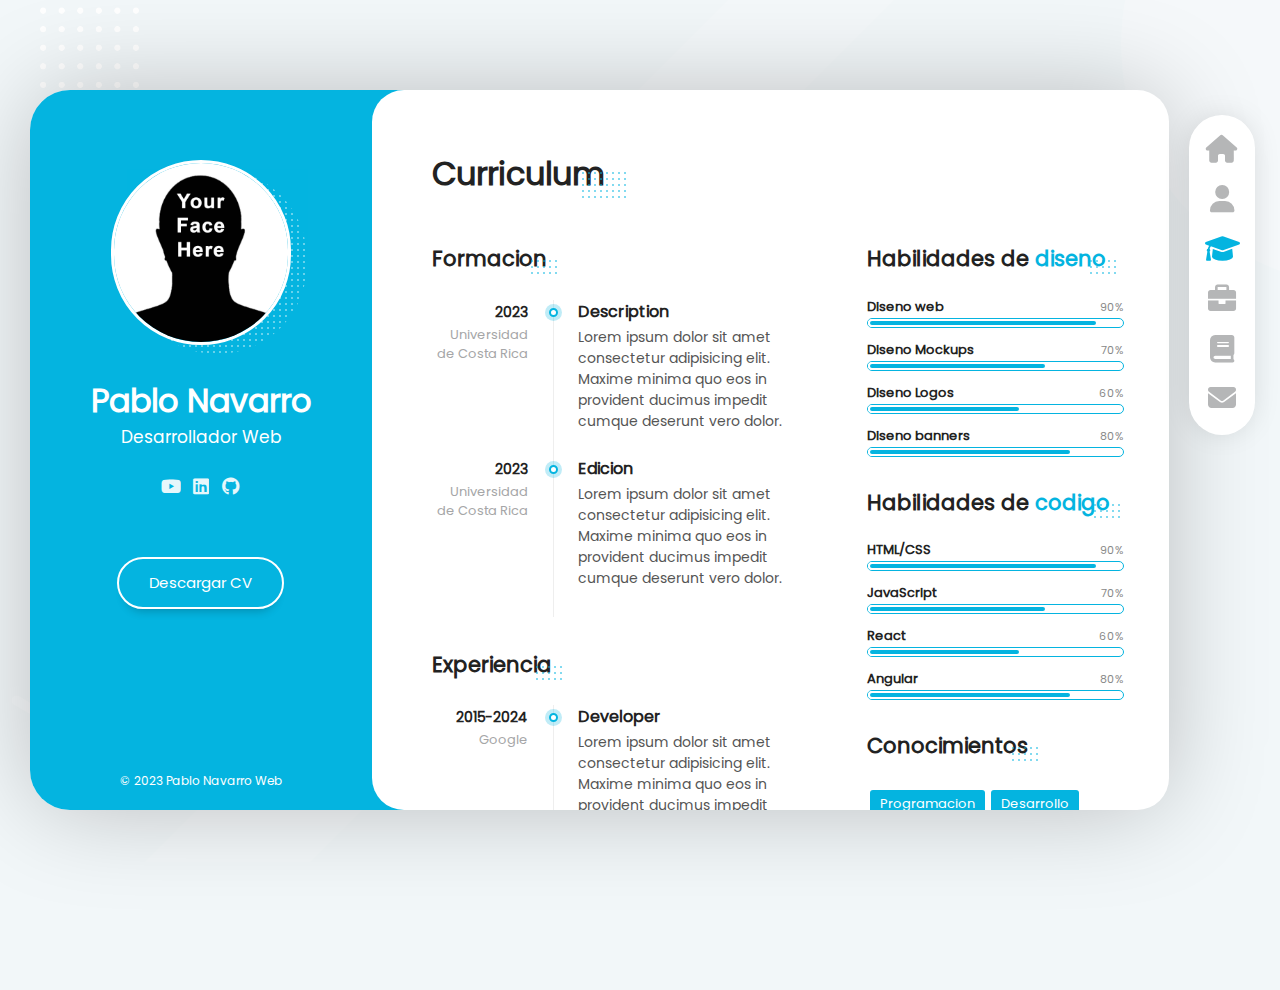
==== curriculum.html @ 046e8d44 "upload" ====
<!DOCTYPE html>
<html lang="es">

<head>
    <meta charset="UTF-8">
    <meta name="viewport" content="width=device-width, initial-scale=1.0, maximum-scale=1">
    <link rel="stylesheet" href="assets/fonts/fontawesome-free-6.1.2-web/css/all.min.css">
    <link rel="stylesheet" href="assets/fonts/poppins/poppins.css">
    <link rel="stylesheet" href="assets/css/reset.css">
    <link rel="stylesheet" href="assets/css/scroll.css">
    <link rel="stylesheet" href="assets/css/styles.css">
    <link rel="stylesheet" href="assets/css/responsive.css">
    <script src="assets/js/menu.js" defer></script>


    <title>Portafolio - Pablo Navarro</title>
</head>

<body>
    <div class="layout">
        <aside class="layout__aside">
            <section class="aside__user-info">

                <div class="user-info__general">
                    <div class="user-info__container-image">
                        <img src="assets/img/YourFace.jpg" class="user-info__image" alt="Foto de perfil de usuario">
                    </div>
                    <h2 class="user-info__name">Pablo Navarro</h2>
                    <h4 class="user-info__job">Desarrollador Web</h4>

                </div>

                <nav class="layout__menu">
                    <ul class="menu__list">
                        <li class="menu__option">
                            <a href="index.html" class="menu__link">
                                <i class="menu__icon fa-solid fa-house"></i>
                                <span class="menu__overlay">Home</span>
                            </a>
                        </li>
                        <li class="menu__option">
                            <a href="sobre-mi.html" class="menu__link ">
                                <i class="menu__icon fa-solid fa-user"></i>
                                <span class="menu__overlay">Sobre mi</span>
                            </a>
                        </li>
                        <li class="menu__option">
                            <a href="curriculum.html" class="menu__link menu__link--active">
                                <i class="menu__icon fa-solid fa-graduation-cap"></i>
                                <span class="menu__overlay">Curriculum</span>
                            </a>
                        </li>
                        <li class="menu__option">
                            <a href="portafolio.html" class="menu__link">
                                <i class="menu__icon fa-solid fa-briefcase"></i>
                                <span class="menu__overlay">Portafolio</span>
                            </a>
                        </li>
                        <li class="menu__option">
                            <a href="blog.html" class="menu__link">
                                <i class="menu__icon fa-solid fa-book"></i>
                                <span class="menu__overlay">Blog</span>
                            </a>
                        </li>
                        <li class="menu__option">
                            <a href="contacto.html" class="menu__link">
                                <i class="menu__icon fa-solid fa-envelope"></i>
                                <span class="menu__overlay">Contacto</span>
                            </a>
                        </li>
                    </ul>

                </nav>

                <div class="user-info__links">
                    <ul class="links__social">
                        <li class="social__option">
                            <a href="#" class="social__link">
                                <i class="social__icono fa-brands fa-youtube"></i>
                            </a>
                        </li>
                        <li class="social__option">
                            <a href="#" class="social__link">
                                <i class="social__icono fa-brands fa-linkedin"></i>
                            </a>
                        </li>
                        <li class="social__option">
                            <a href="#" class="social__link">
                                <i class="social__icono fa-brands fa-github"></i>
                            </a>
                        </li>
                    </ul>
                </div>
                <div class="user-info__buttons">
                    <a href="#" class="user-info__btn">Descargar CV</a>
                </div>
                <footer class="user-info__footer">
                    &copy; 2023 Pablo Navarro Web
                </footer>

            </section>
        </aside>
        <div class="layout__menu-toggle">
            <i class="menu-toggle__icon fa-solid fa-bars"></i>
            <i class="menu-toggle__icon fa-solid fa-xmark"></i>
        </div>
        <main class="layout__content">
            <section class="content__page content__resume">
                <header class="resume__header">
                    <h1 class="resume__title">Curriculum </h1>
                </header>
                <div class="resume__container">
                    <section class="resume__left">
                        <header class="resume__subheader">
                            <h2 class="resume__subtitle">Formacion</h2>
                        </header>

                        <div class="resume__timelines">
                            <article class="timelines__timeline">
                                <header class="timeline__header">
                                    <h4 class="timeline__year">2023</h4>
                                    <span class="timeline__company">Universidad de Costa Rica</span>
                                </header>
                                <div class="timeline__divider"></div>

                                <div class="timeline__description">
                                    <h3 class="timeline__title">Description</h3>
                                    <p class="timeline__text">Lorem ipsum dolor sit amet consectetur
                                        adipisicing elit. Maxime minima quo eos in provident ducimus impedit cumque
                                        deserunt vero dolor.</p>
                                </div>
                            </article>
                            <article class="timelines__timeline">
                                <header class="timeline__header">
                                    <h4 class="timeline__year">2023</h4>
                                    <span class="timeline__company">Universidad de Costa Rica</span>
                                </header>
                                <div class="timeline__divider"></div>

                                <div class="timeline__description">
                                    <h3 class="timeline__title">Edicion</h3>
                                    <p class="timeline__text">Lorem ipsum dolor sit amet consectetur
                                        adipisicing elit. Maxime minima quo eos in provident ducimus impedit cumque
                                        deserunt vero dolor.</p>
                                </div>
                            </article>
                        </div>

                        <header class="resume__subheader">
                            <h2 class="resume__subtitle">Experiencia</h2>
                        </header>
                        <div class="resume__timelines">
                            <article class="timelines__timeline">
                                <header class="timeline__header">
                                    <h4 class="timeline__year">2015-2024</h4>
                                    <span class="timeline__company">Google</span>
                                </header>
                                <div class="timeline__divider"></div>

                                <div class="timeline__description">
                                    <h3 class="timeline__title">Developer</h3>
                                    <p class="timeline__text">Lorem ipsum dolor sit amet consectetur
                                        adipisicing elit. Maxime minima quo eos in provident ducimus impedit cumque
                                        deserunt vero dolor.</p>
                                </div>
                            </article>
                            <article class="timelines__timeline">
                                <header class="timeline__header">
                                    <h4 class="timeline__year">2016-2020</h4>
                                    <span class="timeline__company">Youtube</span>
                                </header>
                                <div class="timeline__divider"></div>

                                <div class="timeline__description">
                                    <h3 class="timeline__title">Edicion</h3>
                                    <p class="timeline__text">Lorem ipsum dolor sit amet consectetur
                                        adipisicing elit. Maxime minima quo eos in provident ducimus impedit cumque
                                        deserunt vero dolor.</p>
                                </div>
                            </article>
                            <article class="timelines__timeline">
                                <header class="timeline__header">
                                    <h4 class="timeline__year">2011-2020</h4>
                                    <span class="timeline__company">Facebook</span>
                                </header>
                                <div class="timeline__divider"></div>

                                <div class="timeline__description">
                                    <h3 class="timeline__title">Maquetacion</h3>
                                    <p class="timeline__text">Lorem ipsum dolor sit amet consectetur
                                        adipisicing elit. Maxime minima quo eos in provident ducimus impedit cumque
                                        deserunt vero dolor.</p>
                                </div>
                            </article>
                        </div>
                    </section>
                    <section class="resume__right">
                        <header class="resume__subheader">
                            <h2 class="resume__subtitle">Habilidades de <span class="subtitle__color">diseno</span></h2>
                        </header>
                        <div class="resume__skills">
                            <article class="skills__title">
                                <h4 class="skills__text">Diseno web</h4>
                                <span class="skills__number">90%</span>
                            </article>
                            <div class="skills__progressbar">
                                <div class="skills__percentage skills__percentage--p1"></div>
                            </div>

                            <article class="skills__title">
                                <h4 class="skills__text">Diseno Mockups</h4>
                                <span class="skills__number">70%</span>
                            </article>
                            <div class="skills__progressbar">
                                <div class="skills__percentage skills__percentage--p2"></div>
                            </div>
                            <article class="skills__title">
                                <h4 class="skills__text">Diseno Logos</h4>
                                <span class="skills__number">60%</span>
                            </article>
                            <div class="skills__progressbar">
                                <div class="skills__percentage skills__percentage--p3"></div>
                            </div>
                            <article class="skills__title">
                                <h4 class="skills__text">Diseno banners</h4>
                                <span class="skills__number">80%</span>
                            </article>
                            <div class="skills__progressbar">
                                <div class="skills__percentage skills__percentage--p4"></div>
                            </div>
                        </div>

                        <header class="resume__subheader">
                            <h2 class="resume__subtitle">Habilidades de <span class="subtitle__color">codigo</span></h2>
                        </header>

                        <div class="resume__skills">
                            <article class="skills__title">
                                <h4 class="skills__text">HTML/CSS</h4>
                                <span class="skills__number">90%</span>
                            </article>
                            <div class="skills__progressbar">
                                <div class="skills__percentage skills__percentage--p5"></div>
                            </div>

                            <article class="skills__title">
                                <h4 class="skills__text">JavaScript</h4>
                                <span class="skills__number">70%</span>
                            </article>
                            <div class="skills__progressbar">
                                <div class="skills__percentage skills__percentage--p6"></div>
                            </div>
                            <article class="skills__title">
                                <h4 class="skills__text">React</h4>
                                <span class="skills__number">60%</span>
                            </article>
                            <div class="skills__progressbar">
                                <div class="skills__percentage skills__percentage--p7"></div>
                            </div>
                            <article class="skills__title">
                                <h4 class="skills__text">Angular</h4>
                                <span class="skills__number">80%</span>
                            </article>
                            <div class="skills__progressbar">
                                <div class="skills__percentage skills__percentage--p8"></div>
                            </div>
                        </div>

                        <header class="resume__subheader">
                            <h2 class="resume__subtitle">Conocimientos</h2>
                        </header>
                        <div class="resume__knowledges">
                            <ul class="knowledges__list">

                                <li class="knowledges__option">Programacion</li>
                                <li class="knowledges__option">Desarrollo</li>
                                <li class="knowledges__option">Diseno</li>
                                <li class="knowledges__option">Redes Sociales</li>
                                <li class="knowledges__option">Comunicacion</li>
                                <li class="knowledges__option">Edicion</li>
                                <li class="knowledges__option">Formacion</li>
                            </ul>
                        </div>





                    </section>
                </div>

                <div class="resume__certificates">
                    <header class="resume__subheader">
                        <h2 class="resume__subtitle">Certificados </h2>
                    </header>
                    <section class="certificates__container">

                        <article class="certificates__certificate">
                            <div class="certificate__logo">
                                <img src="assets/img/certificado-1.png" class="certificate__image"
                                    alt="Imagen certificado">
                            </div>
                            <div class="certificate__content">
                                <h3 class="certificate__title">Titulo certificado</h3>
                                <span class="certificate__id">ID: X0X1X</span>
                                <span class="certificate__date">14 febrero 2022</span>
                            </div>
                        </article>

                        <article class="certificates__certificate">
                            <div class="certificate__logo">
                                <img src="assets/img/certificado-1.png" class="certificate__image"
                                    alt="Imagen certificado">
                            </div>
                            <div class="certificate__content">
                                <h3 class="certificate__title">Otro certificado</h3>
                                <span class="certificate__id">ID: X4X5X</span>
                                <span class="certificate__date">23 marzo 2023</span>
                            </div>
                        </article>

                    </section>

                </div>

            </section>
        </main>

    </div>
</body>

</html>
---- assets/fonts/poppins/poppins.css ----
@font-face {
    font-family: "Poppins";
    src: url("./Poppins-Regular.ttf") format("truetype");
    font-weight: 400;
    font-style: normal;
}
---- assets/css/scroll.css ----
:root {
  --color-scrollbar: #d3d3d3;
  --color-background-scrollbar: #eee;
}
/*Chrome*/
.content__page::-webkit-scrollbar {
  width: 25px;
  background: transparent;
}
.content__page::-webkit-scrollbar-thumb {
  border: 10px solid transparent;
  box-shadow: none;
  border-radius: 40px;
}
.content__page:hover::-webkit-scrollbar-thumb {
  box-shadow: inset 0 0 0 10px var(--color-scrollbar);
}
.content__page:hover::-webkit-scrollbar-thumb:hover {
  border: 8px solid transparent;
  box-shadow: inset 0 0 0 10px var(--color-secondary);
}
.content__page::-webkit-scrollbar-track {
  background-color: transparent;
  margin: 40px 0;
}
/*Chrome lateral*/

.layout__aside::-webkit-scrollbar {
  width: 25px;
  background: var(--color-secondary);
}
.layout__aside::-webkit-scrollbar-thumb {
  border: 10px solid transparent;
  box-shadow: none;
  border-radius: 40px;
}
.layout__aside:hover::-webkit-scrollbar-thumb {
  box-shadow: inset 0 0 0 10px var(--color-principal);
}
.layout__aside:hover::-webkit-scrollbar-thumb:hover {
  border: 8px solid transparent;
  box-shadow: inset 0 0 0 10px var(--color-principal);
}
.layout__aside::-webkit-scrollbar-track {
  background-color: transparent;
  margin: 40px 0;
}

/*Firefox o Moz*/
.content__page {
  scrollbar-width: thin;
  scrollbar-color: var(--color-scrollbar) transparent;
}
.layout__aside {
  scrollbar-width: thin;
  scrollbar-color: var(--color-scrollbar) var(--color-secondary);
}
---- assets/css/styles.css ----
/*Variables*/
:root {
  --color-principal: #ffffff;
  --color-secondary: #04b4e0;
  --color-background: #f2f7f9;
  --color-transparent: transparent;
  --color-icon: #b5b6b7;
  --color-subtitle: #888;
  --color-title: #222222;
  --color-text: #555;
  --color-border-reviews: #e5e6e7;
  --color-company: #a5a6a7;
  --color-background-certificate: #f5f5f5;
  --color-background-contact: #fcfcfc;
}

/*Generales*/
html {
  font-size: 62.5%; /*=10px*/
}

body {
  width: 100%;
  height: 100%;
  font-family: "Poppins", Helvetica, sans-serif;
  font-size: 1.5rem;
  background-color: var(--color-background);
  color: var(--color-text);
  overflow: hidden;
}
h1,
h2,
h3,
h4,
h5,
h6 {
  color: var(--color-title);
}
body {
  background-image: url(../img/fondo.png);
  background-size: cover;
  background-repeat: no-repeat;
  background-position: -20px -128px;
}

/*Estructura principal*/

.layout {
  position: relative;
  min-width: 1290px;
  width: 75%;
  height: 80vh;
  min-height: 80vh;
  margin: 10vh auto; /*10 arriba y abajo, 20+80 = 100*/
  display: grid;
  grid-template-areas: "aside content";
  grid-template-columns: 30% 70%;
  border-radius: 4rem;
  box-shadow: 0 0 100px -5px rgb(0, 0, 0, 0.25);
}
.layout__aside {
  grid-area: aside;
  border-radius: 4rem 0 0 4rem;
  overflow: auto;
  overflow-x: hidden;
}
.aside__user-info {
  display: flex;
  flex-direction: column;
  align-items: center;
  text-align: center;
  min-height: 100%;
  min-width: 30rem;
  background-color: var(--color-secondary);
  color: var(--color-principal);
}
.user-info__container-image {
  position: relative;
  display: inline-block;
  width: 18rem;
  margin-top: 7rem;
  z-index: 1;
}

.user-info__image {
  width: 100%;
  background-color: var(--color-principal);
  border: 3px solid var(--color-principal);
  border-radius: 20rem;
}

.user-info__container-image::after {
  content: "";
  position: absolute;
  top: 5%;
  left: 9%;
  z-index: -1;
  width: 100%;
  height: 100%;
  background-image: -webkit-repeating-radial-gradient(
    center center,
    #ffff,
    #ffff 1px,
    transparent 0px,
    transparent 100%
  );
  background-size: 0.6rem 0.6rem;
  opacity: 0.4;
  border-radius: 30rem;
}

.user-info__name {
  margin-top: 2.6rem;
  font-size: 3.2rem;
  font-weight: bold;
  color: var(--color-principal);
}
.user-info__job {
  font-size: 1.7rem;
  font-weight: 200;
  color: var(--color-principal);
}

.user-info__links {
  margin-bottom: 3.6rem;
}
.links__social {
  margin-top: 2rem;
  text-align: center;
  display: flex;
  flex-direction: row;
}
.social__option {
  height: 3rem;
  width: 3rem;
  font-size: 1.8rem;
  line-height: 3.2rem;
  opacity: 0.9;
  border-radius: 3rem;
  transition: all 300ms ease-in-out;
}
.social__option:hover {
  opacity: 1;
  background-color: rgba(255, 255, 255, 0.2);
}

.user-info__buttons {
  margin-top: 2rem;
  margin-bottom: 4rem;
}
.user-info__btn {
  padding: 3rem;
  padding-top: 1.3rem;
  padding-bottom: 1.3rem;
  border: 2px solid var(--color-principal);
  border-radius: 3.2rem;
  color: var(--color-principal);
  box-shadow: 0 10px 10px -8px rgba(0, 0, 0, 0.22);
  transition: all 300ms ease-in-out;
}
.user-info__btn:hover {
  background-color: var(--color-principal);
  color: var(--color-secondary);
}
.user-info__footer {
  position: absolute;
  bottom: 2rem;
  font-size: 1.2rem;
}

.layout__content {
  grid-area: content;
  height: 100%;
  min-height: 100%;
  background-color: var(--color-secondary);
  border-radius: 0 10rem 10rem 0;
}
.content__page {
  min-height: 100%;
  background-color: var(--color-principal);
  border-radius: 3.2rem;
  display: flex;
  flex-direction: column;
  align-items: center;
  justify-content: center;
}
.page__name {
  font-size: 6rem;
  margin-bottom: 1rem;
}
.page__job {
  font-size: 2.1rem;
  font-weight: lighter;
  color: var(--color-subtitle);
}
.layout__menu {
  display: block;
  position: absolute;
  top: 0;
  right: -10.5rem;
  min-width: 11rem;
  background-color: var(--color-transparent);
}
.menu__list {
  position: relative;
  display: flex;
  flex-direction: column;
  justify-content: space-between;
  align-items: center;
  width: 60%;
  min-height: 32rem;
  padding: 2rem 0;
  margin: 2.5rem;
  background-color: var(--color-principal);
  box-shadow: 0 0 3rem -0.5rem rgba(0, 0, 0, 0.15);
  border-radius: 6rem;
}
.menu__option {
  display: block;
  width: 100%;
  text-align: center;
}
.menu__icon {
  color: var(--color-icon);
  font-size: 2.8rem;
  transition: all 300ms ease-in-out;
}
.menu__option:hover .menu__icon,
.menu__link--active .menu__icon {
  color: var(--color-secondary);
}

.menu__overlay {
  position: absolute;
  right: 0;
  margin-top: -3rem;
  display: block;
  opacity: 0;
  padding: 0.5rem 1rem;
  color: var(--color-principal);
  background-color: var(--color-secondary);
  white-space: nowrap;
  transition: all 300ms ease-in-out;
}
.menu__option:hover .menu__overlay {
  opacity: 1;
  right: 100%;
}
/*Generales sobre mi y otras paginas*/
.content__about,
.content__resume,
.content__portfolio,
.content__blog,
.content__contact {
  display: block;
  height: 100%;
  min-height: 100%;
  padding: 6rem;
  padding-right: 3rem;
  overflow: auto;
}
.about__header,
.resume__header,
.portfolio__header,
.blog__header,
.contact__header {
  display: inline-block;
  margin-bottom: 4.5rem;
}
.about__title,
.resume__title,
.portfolio__title,
.blog__title,
.contact__title {
  font-size: 3.2rem;
  position: relative;
}
.about__title::after,
.resume__title::after,
.portfolio__title::after,
.blog__title::after,
.contact__title::after {
  content: "";
  position: absolute;
  top: 2rem;
  right: -2.5rem;
  width: 5rem;
  height: 3rem;
  background-image: -webkit-radial-gradient(
    center center,
    var(--color-secondary),
    var(--color-secondary) 1px,
    transparent 0px,
    transparent 100%
  );
  background-size: 6px 6px;
  opacity: 50%;
}

.title__color,
.subtitle__color {
  color: var(--color-secondary);
}
/*Info personal*/
.about__personal-info {
  display: flex;
  flex-direction: row;
  width: 100%;
  margin-bottom: 5rem;
}
.personal-info__bio {
  flex-basis: 56%;
}
.personal-info__description {
  font-size: 1.5rem;
  line-height: 2.4rem;
}

.personal-info__data {
  flex-basis: 44%;
  padding: 0 1.5rem;
}
.personal-info__option {
  margin-bottom: 1rem;
}
.personal-info__title {
  margin-right: 0.5rem;
  color: var(--color-secondary);
  font-weight: 600;
}

/*Estilos compartidos de about*/
.about__services,
.about__reviews,
.about__clients,
.about__prices,
.about__extra {
  width: 100%;
  margin-bottom: 3rem;
}

.services__header,
.reviews__header,
.clients__header,
.prices__header,
.extra__header,
.resume__subheader,
.form-header__title {
  display: inline-block;
  padding-right: 1.2rem;
  margin-bottom: 2.5rem;
  position: relative;
}
.services__title,
.reviews__title,
.clients__title,
.prices__title,
.extra__title,
.resume__subtitle,
.form-header__title {
  font-size: 2.1rem;
}

.services__title::after,
.reviews__title::after,
.clients__title::after,
.prices__title::after,
.extra__title::after,
.resume__subtitle::after,
.form-header__title::after {
  content: "";
  position: absolute;
  top: 1.5rem;
  right: 0;
  width: 3rem;
  height: 2rem;
  background-image: -webkit-radial-gradient(
    center center,
    var(--color-secondary),
    var(--color-secondary) 1px,
    transparent 0px,
    transparent 100%
  );
  background-size: 6px 6px;
  opacity: 0.5;
}
.services__container {
  width: 100%;
  display: flex;
  flex-direction: row;
  flex-wrap: wrap;
}
.services__service {
  flex-basis: calc(50% - 3rem);
  margin-right: 3rem;
  margin-bottom: 2.5rem;
}

.service__real-icon {
  color: var(--color-secondary);
  font-size: 3.8rem;
}
.service__title {
  font-size: 1.8rem;
  margin: 0.5rem 0;
}
.service__description {
  font-size: 1.4rem;
  text-align: justify;
}
/*Reviews*/
.reviews__container {
  width: 100%;
  display: flex;
  flex-direction: row;
  flex-wrap: wrap;
}
.reviews__review {
  flex-basis: calc(50% - 2.5rem);
  border: 2px solid var(--color-border-reviews);
  border-radius: 2rem;
  padding-top: 0;
  padding-right: 2.5rem;
  padding-left: 2.5rem;
  padding-bottom: 1.5rem;
  margin-right: 2.5rem;
  margin-top: 4.5rem;
  margin-bottom: 1rem;
}
.review__img-container {
  width: 100%;
}
.review__image {
  max-width: 9rem;
  max-height: 9rem;
  border-radius: 9rem;
  margin: 0 auto;
  margin-top: -4.5rem;
  margin-bottom: 2rem;
  box-shadow: 0px 10px 10px -8px rgba(0, 0, 0, 0.22);
}
.review__description {
  margin-bottom: 1rem;
}
.review__text {
  font-size: 1.5rem;
  line-height: 2.4rem;
}
.review__author {
  display: flex;
  flex-direction: row;
  margin-top: 2rem;
  justify-content: space-between;
}
.review__name {
  margin-bottom: 0.5rem;
  font-size: 1.5rem;
}
.review__company {
  color: var(--color-company);
  font-weight: 300;
  font-size: 1.3rem;
}
.review__icon {
  font-size: 4rem;
  opacity: 0.5;
  color: var(--color-secondary);
}

/*Clientes*/
.about__clients {
  width: 100%;
  margin-bottom: 2rem;
}
.clients__header {
  margin-bottom: 3rem;
}
.clients__container {
  display: flex;
  flex-direction: row;
  justify-content: space-between;
}
.clients__link {
  display: block;
  width: 100%;
  opacity: 0.7;
  transform: all 300ms linear;
}
.clients__link:hover {
  opacity: 1;
}

.clients__image {
  width: 14.5rem;
  padding: 1.5rem;
  margin-bottom: 1.5rem;
}
/*Precios*/

.prices__container {
  margin-bottom: 5rem;
  display: flex;
  flex-direction: row;
}
.prices__box {
  flex-basis: 50%;
  height: 100%;
  margin-right: 3rem;
  padding: 3rem;
  border: 2px solid var(--color-border-reviews);
  text-align: center;
  border-radius: 1.5rem;
  transition: all 300ms ease-in-out;
}
.prices__box:last-of-type {
  margin-right: 0rem;
}

.prices__box:hover,
.extra__info:hover {
  box-shadow: 0 18px 24px -5px rgba(0, 0, 0, 0.15);
  transform: translateY(-1rem);
}
.prices__subtitle {
  margin-bottom: 3rem;
}
.prices__text {
  position: relative;
  display: inline-block;
}
.prices__box:hover .prices__text::after {
  content: "";
  position: absolute;
  left: 0;
  right: 0;
  bottom: -0.3rem;
  height: 0.2rem;
  background-color: var(--color-secondary);
}
.prices__price {
  padding-bottom: 1rem;
}
.prices__number {
  display: block;
  font-size: 4.2rem;
  line-height: 1;
  color: var(--color-title);
}
.prices__advice {
  display: block;
  color: var(--color-subtitle);
}
.prices__buy {
  padding-top: 2.5rem;
  padding-bottom: 3rem;
}
.prices__btn {
  display: inline-block;
  padding: 1.2rem 3.1rem;
  border: 2px solid var(--color-border-reviews);
  box-shadow: 0 10px 10px -8px var(--color-border-reviews);
  border-radius: 3rem;
}
.prices__btn:hover {
  border: 2px solid var(--color-secondary);
  background-color: var(--color-secondary);
  color: var(--color-principal);
}
.prices__reward {
  font-size: 1.4rem;
  padding: 0.6rem 0;
}
/*extra*/
.extra__container {
  width: 100%;
  margin-bottom: 1.5rem;
  display: flex;
  flex-direction: row;
  justify-content: space-between;
  flex-wrap: wrap;
}
.extra__info {
  flex-basis: 30%;
  padding: 2.5rem 1rem;
  border: 2px solid var(--color-border-reviews);
  border-radius: 1rem;
  text-align: center;
  transition: all 300ms ease-in-out;
}
.extra__info:hover {
  transform: translateY(-0.5rem);
}
.extra__icon {
  font-size: 3.3rem;
  color: var(--color-secondary);
  margin-bottom: 1rem;
}
.extra__subtitle {
  font-size: 1.5rem;
  margin: 1.5rem;
}
.extra__quantity {
  display: block;
  margin: 1.5rem 1rem;
  margin-bottom: 0;
  font-size: 3rem;
  line-height: 5rem;
  color: var(--color-subtitle);
}
/*Curriculum*/
.resume__container {
  display: flex;
  flex-direction: row;
}
.resume__left {
  flex-basis: 58%;
  margin-right: 1.5rem;
}
.resume__timelines {
  margin-bottom: 5rem;
}
.timelines__timeline {
  position: relative;
  width: 100%;
  margin-bottom: 1.5rem;
  display: flex;
  flex-direction: row;
}
.timeline__header {
  flex-basis: 30%;
  text-align: right;
  padding-right: 2.5rem;
}
.timeline__year {
  margin: 0.3rem 0;
  line-height: 1.9rem;
  font-size: 1.4rem;
}
.timeline__company {
  display: block;
  font-size: 1.3rem;
  font-weight: lighter;
  color: var(--color-company);
}
.timeline__description {
  width: 70%;
  padding-left: 2.5rem;
  padding-right: 1.5rem;
}
.timeline__title {
  font-size: 1.6rem;
  margin-bottom: 0.3rem;
}
.timeline__text {
  font-size: 1.4rem;
  margin-bottom: 1rem;
}
.timeline__divider {
  position: absolute;
  left: 30%;
  top: 0;
  bottom: -1.8rem;
  width: 1px;
  height: auto;
  background-color: var(--color-background-scrollbar);
}
.timeline__divider::before {
  content: "";
  position: absolute;
  margin-top: 0.4rem;
  margin-left: -0.8rem;
  opacity: 0.25;
  width: 1.7rem;
  height: 1.7rem;
  background-color: var(--color-secondary);
  border-radius: 10rem;
}
.timeline__divider::after {
  content: "";
  position: absolute;
  margin-top: 0.8rem;
  margin-left: -0.4rem;
  opacity: 1;
  width: 0.9rem;
  height: 0.9rem;
  background-color: var(--color-principal);
  border: 2px solid var(--color-secondary);
  border-radius: 10rem;
}

.resume__right {
  flex-basis: 41%;
  padding: 0 1.5rem;
}
.resume__skills {
  width: 100%;
  margin-bottom: 3rem;
}
.skills__title {
  display: flex;
  justify-content: space-between;
}
.skills__text {
  font-size: 1.3rem;
  line-height: 1.4rem;
  margin-bottom: 0.4rem;
}
.skills__number {
  font-size: 1.1rem;
  line-height: 1.4rem;
  margin-bottom: 0.4rem;
  color: var(--color-subtitle);
}
.skills__progressbar {
  height: 1rem;
  background-color: var(--color-principal);
  border: 1px solid var(--color-secondary);
  border-radius: 1rem;
  margin-bottom: 1.5rem;
}

.skills__percentage {
  height: 0.8rem;
  background-color: var(--color-secondary);
  border: 2px solid var(--color-principal);
  border-radius: 1rem;
}
.skills__percentage--p1 {
  width: 90%;
}
.skills__percentage--p2 {
  width: 70%;
}
.skills__percentage--p3 {
  width: 60%;
}
.skills__percentage--p4 {
  width: 80%;
}
.skills__percentage--p5 {
  width: 90%;
}
.skills__percentage--p6 {
  width: 70%;
}
.skills__percentage--p7 {
  width: 60%;
}
.skills__percentage--p8 {
  width: 80%;
}
.knowledges__list {
  display: flex;
  flex-direction: flex;
  flex-wrap: wrap;
}
.knowledges__option {
  padding: 0.4rem 1rem;
  margin: 0.3rem;
  font-size: 1.3rem;
  background-color: var(--color-secondary);
  border-radius: 0.3rem;
  color: var(--color-principal);
}
.certificates__container {
  display: flex;
  flex-direction: row;
  flex-wrap: wrap;
  gap: 3rem;
}
.certificates__certificate {
  flex-basis: calc(50% - 1.5rem);
  border: 2px solid var(--color-border-reviews);
  border-radius: 0.8rem;
  display: flex;
  flex-direction: row;
}
.certificate__logo {
  width: 15rem;
  height: 100%;
  padding: 2.5rem;
  background-color: var(--color-background-certificate);
  display: flex;
  justify-content: center;
  align-items: center;
}
.certificate__image {
  width: 100%;
}
.certificate__content {
  padding: 2rem 2.5rem;
}
.certificate__title {
  font-size: 1.6rem;
  margin-bottom: 0.5rem;
}
.certificate__id {
  display: block;
  margin-bottom: 0.3rem;
  font-size: 1.8rem;
  color: var(--color-subtitle);
}
.certificate__date {
  font-size: 1rem;
  color: var(--color-subtitle);
  opacity: 0.7;
}
/*Portfolio*/
.portfolio__navbar {
  margin-bottom: 3rem;
}
.portfolio__menu {
  display: flex;
  flex-direction: row;
  flex-wrap: wrap;
  gap: 1.5rem;
}
.portfolio__option {
  font-size: 1.3rem;
  opacity: 0.7;
}
.portfolio__option--active {
  opacity: 1;
}
.portfolio__link {
  cursor: pointer;
}
.portfolio__link:hover {
  color: var(--color-secondary);
  text-shadow: 0 0 1px rgba(0, 0, 0, 0.25);
}
.portfolio__gallery {
  display: flex;
  flex-direction: row;
  flex-wrap: wrap;
}
.gallery__item {
  position: relative;
  flex-basis: 33%;
  padding: 0.7rem;
}
.gallery__container-image {
  overflow: hidden;
}

.gallery__image {
  transition: all 300ms ease-in-out;
}
.gallery__item:hover .gallery__image {
  transform: scale(1.1);
}
.gallery__title {
  font-size: 1.6rem;
  padding: 1.5rem 0;
  font-weight: 900;
}
.gallery__icon {
  opacity: 0;
  position: absolute;
  top: 1.5rem;
  right: 1.5rem;
  width: 3rem;
  height: 3rem;
  font-size: 1.6rem;
  text-align: center;
  line-height: 3rem;
  background-color: var(--color-principal);
  color: var(--color-secondary);
  transition: all 450ms ease-in-out;
}
.gallery__category {
  opacity: 0;
  font-size: 1.1rem;
  position: absolute;
  top: 1.5rem;
  left: 1.5rem;
  padding: 0.2rem 0.7rem;
  background-color: var(--color-principal);
  color: var(--color-text);
  transition: all 450ms ease-in-out;
}
.gallery__item:hover .gallery__icon,
.gallery__item:hover .gallery__category {
  opacity: 1;
}
/*Blog*/
.blog__articles {
  display: flex;
  flex-direction: row;
  flex-wrap: wrap;
  margin-bottom: 2.5rem;
}
.articles__article {
  flex-basis: 50%;
  padding: 0 1.5rem;
  padding-bottom: 3.5rem;
}
.article__top {
  position: relative;
  overflow: hidden;
}
.article__category {
  position: absolute;
  top: 1rem;
  left: 1rem;
  padding: 0.1rem 0.7rem;
  line-height: 2rem;
  font-size: 1.1rem;
  background-color: var(--color-principal);
  color: var(--color-text);
  z-index: 3;
}
.article__mask {
  width: 100%;
  height: 18.5rem;
  overflow: hidden;
}
.article__image {
  display: block;
  transition: all 300ms ease-in-out;
  z-index: 1;
}
.article__top:hover .article__image {
  transform: scale(1.1);
}

.article__logo {
  transition: all 200ms ease-in-out;
  opacity: 0;
}

.article__icon {
  position: absolute;
  width: 4.4rem;
  font-size: 4.4rem;
  top: calc(50% - 2.2rem);
  left: calc(50% - 2.2rem);
  color: var(--color-principal);
  text-align: center;
}
.article__top:hover .article__logo {
  opacity: 1;
}

.article__bottom {
  margin: 0;
  padding: 2.1rem;
  padding-top: 1.5rem;
  border: 0.1rem solid var(--color-border-reviews);
  border-top: 0;
}
.article__date {
  display: block;
  font-size: 1.1rem;
  font-weight: 300;
  color: var(--color-subtitle);
}
.article__title {
  font-size: 1.8rem;
}
/*Contacto*/
.contact__container {
  display: flex;
  flex-direction: row;
}
.contact__info {
  flex-basis: 33%;
  padding: 0 1.5rem;
}
.contact__data {
  width: 100%;
  margin-bottom: 1.5rem;
  padding: 2rem 1rem;
  text-align: center;
  background-color: var(--color-background-contact);
  border: 1px solid var(--color-border-reviews);
}
.contact__icon {
  font-size: 3.3rem;
  color: var(--color-secondary);
}
.form-header__subtitle {
  font-size: 1.5rem;
  margin-top: 1rem;
}

.contact__form-box {
  flex-basis: 66%;
  padding: 0 1.5rem;
}
.form__container {
  display: flex;
  flex-direction: row;
}
.form__left {
  flex-basis: 47%;
  margin-right: 1.5rem;
}
.form__group {
  position: relative;
  margin-bottom: 2.5rem;
}
.form__input {
  position: relative;
  width: 100%;
  height: 4.2rem;
  display: block;
  font-size: 1.5rem;
  padding: 1rem 1.2rem;
  border: 0.2rem solid var(--color-border-reviews);
  border-radius: 0.5rem;
  outline: none;
  box-shadow: 0 1rem 1rem -8px rgba(0, 0, 0, 0.1);
  background: 0 0;
  background-color: transparent;
}
.form__input:focus {
  border: 0.2rem solid var(--color-secondary);
}
.form__label {
  position: absolute;
  top: 1rem;
  left: 1.5rem;
  color: var(--color-company);
  transition: all 300ms ease-in-out;
  pointer-events: none;
}
.form__input:focus ~ label,
.form__input:not(:placeholder-shown) ~ label {
  top: -2rem;
  left: 0;
  z-index: 1;
  font-size: 1.3rem;
  color: var(--color-secondary);
}
.form__input::-webkit-input-placeholder {
  color: transparent;
}
.form__input::-moz-placeholder {
  color: transparent;
}

.form__right {
  flex-basis: 50%;
  max-width: 50%;
  max-height: 100%;
}

.form__group--textarea {
  height: 100%;
}

.form__input--textarea {
  display: block;
  height: 100%;
  resize: none;
}
.form__button {
  cursor: pointer;
  padding: 1rem 3rem;
  font-size: 1.5rem;
  border: 0.2rem solid var(--color-secondary);
  color: var(--color-title);
  background-color: var(--color-principal);
  border-radius: 3rem;
  box-shadow: 0 1rem 1rem -8px rgba(0, 0, 0, 0.22);
  transition: all 300ms ease-in-out;
}
.form__button:hover {
  color: var(--color-principal);
  background-color: var(--color-secondary);
}
.contact__map {
  width: 100%;
  min-height: 15rem;
  margin-bottom: 3.5rem;
  overflow: hidden;
}
.contact__iframe {
  width: 100%;
  height: 14rem;
}
---- assets/css/responsive.css ----
.layout__menu-toggle {
  display: none;
}

@media (max-width: 1490px) {
  body {
    padding: 0;
  }
  .layout {
    min-width: auto;
    width: 85%;
  }
}
@media (max-width: 1320px) {
  .layout {
    width: 89%;
    margin-left: 3rem;
  }
}
@media (max-width: 1160px) {
  .layout {
    width: 85%;
    margin-left: 4rem;
  }
  .certificates__certificate {
    flex-basis: 100%;
  }
}
@media (max-width: 1060px) {
  body {
    background-image: none;
    position: static;
  }
  .layout {
    width: 100%;
    height: 100%;
    min-height: 100%;
    margin: 0;
    border-radius: 0;
    grid-template-areas: "content";
    grid-template-columns: 100%;
    overflow-x: hidden;
  }
  .layout__content {
    height: 100%;
    width: 100%;
    border-radius: 0;
    background-color: transparent;
  }
  .layout__menu-toggle {
    z-index: 1000;
    display: block;
    position: absolute;
    right: 1rem;
    top: 1rem;
    font-size: 2.5rem;
    width: 4.8rem;
    height: 4.8rem;
    line-height: 4.8rem;
    text-align: center;
    background-color: var(--color-secondary);
    color: var(--color-principal);
    border-radius: 3rem;
    cursor: pointer;
    transition: all 500ms ease-in-out;
  }
  .menu-toggle__icon {
    color: var(--color-principal);
    display: block;
    position: absolute;
    top: 25%;
    left: 28%;
    transition: all 300ms ease-in-out;
  }

  .fa-bars {
    opacity: 1;
  }

  .fa-xmark {
    opacity: 0;
  }
  .layout__aside {
    z-index: 999;
    display: block;
    position: absolute;
    max-width: 33rem;
    top: 0;
    right: 0;
    bottom: 0;
    text-align: center;
    overflow: auto;
    border-radius: 0;
    transition: all 300ms ease-in-out;
    margin-right: -100%;
    opacity: 0;
  }
  .layout__aside--visible {
    width: 100%;
    margin-right: 0;
    opacity: 1;
  }
  .layout__aside--hidden {
    margin-right: -100%;
    opacity: 0;
  }

  .layout__menu {
    position: static;
    margin: 3rem 0;
  }
  .user-info__container-image {
    display: inline-block;
    width: 13rem;
    margin-top: 3rem;
  }
  .user-info__name {
    font-size: 3rem;
    margin-top: 0.5rem;
    margin-bottom: 1rem;
  }
  .menu__list {
    position: static;
    width: 100%;
    background-color: var(--color-secondary);
    box-shadow: none;
    margin-left: 0;
    padding: 0;
    min-height: auto;
  }
  .menu__link {
    text-decoration: none;
    display: block;
    padding: 1.2rem 0;
  }
  .menu__icon {
    display: none;
  }
  .menu__overlay {
    position: static;
    opacity: 0.7;
    margin-top: 0;
    padding: 0;
    box-shadow: none;
    font-size: 1.6rem;
  }
  .menu__link--active .menu__overlay {
    opacity: 1;
  }
  .links__social {
    margin-top: 0;
  }
  .user-info__footer {
    position: static;
    padding-bottom: 2rem;
  }

  .content__page {
    border-radius: 0;
    height: 100vh;
  }
}
@media (max-width: 800px) {
  .reviews__container {
    flex-direction: column;
  }
  .reviews__review {
    margin-top: 2rem;
    flex-basis: 100%;
  }
  .clients__container {
    flex-wrap: wrap;
    justify-content: space-around;
  }
  .prices__container {
    flex-direction: column;
  }
  .prices__box {
    flex-basis: 100%;
    margin: 0;
  }
  .prices__box:last-child {
    margin-top: 2rem;
  }
  .gallery__item {
    flex-basis: 50%;
  }
  .articles__article {
    flex-basis: 100%;
  }
}
@media (max-width: 585px) {
  .about__personal-info {
    flex-direction: column;
  }
  .personal-info__data {
    flex-basis: 100%;
    padding: 0;
    margin-top: 2rem;
  }
  .services__container {
    flex-direction: column;
    flex-wrap: wrap;
  }
  .services__service {
    flex-basis: 100%;
    margin-right: 0;
    margin-bottom: 3rem;
  }
  .resume__container {
    flex-direction: column;
  }
  .resume__right {
    flex-basis: 100%;
    padding: 0;
    margin-bottom: 3rem;
  }
  .extra__container {
    flex-direction: column;
    gap: 2rem;
  }
  .contact__container {
    flex-direction: column;
  }
}
@media (max-width: 480px) {
  .page__name {
    font-size: 4.8rem;
    line-height: 5.6rem;
    text-align: center;
  }
  .certificate__logo {
    width: 100%;
  }
  .gallery__item {
    flex-basis: 100%;
  }
  .form__container {
    flex-direction: column;
  }
  .form__left {
    flex-basis: 100%;
    margin-right: 0;
  }
  .form__right {
    flex-basis: 100%;
    max-width: 100%;
    max-height: 100%;
    margin-right: 0;
  }
  .form__button {
    margin: 0 auto;
  }
}
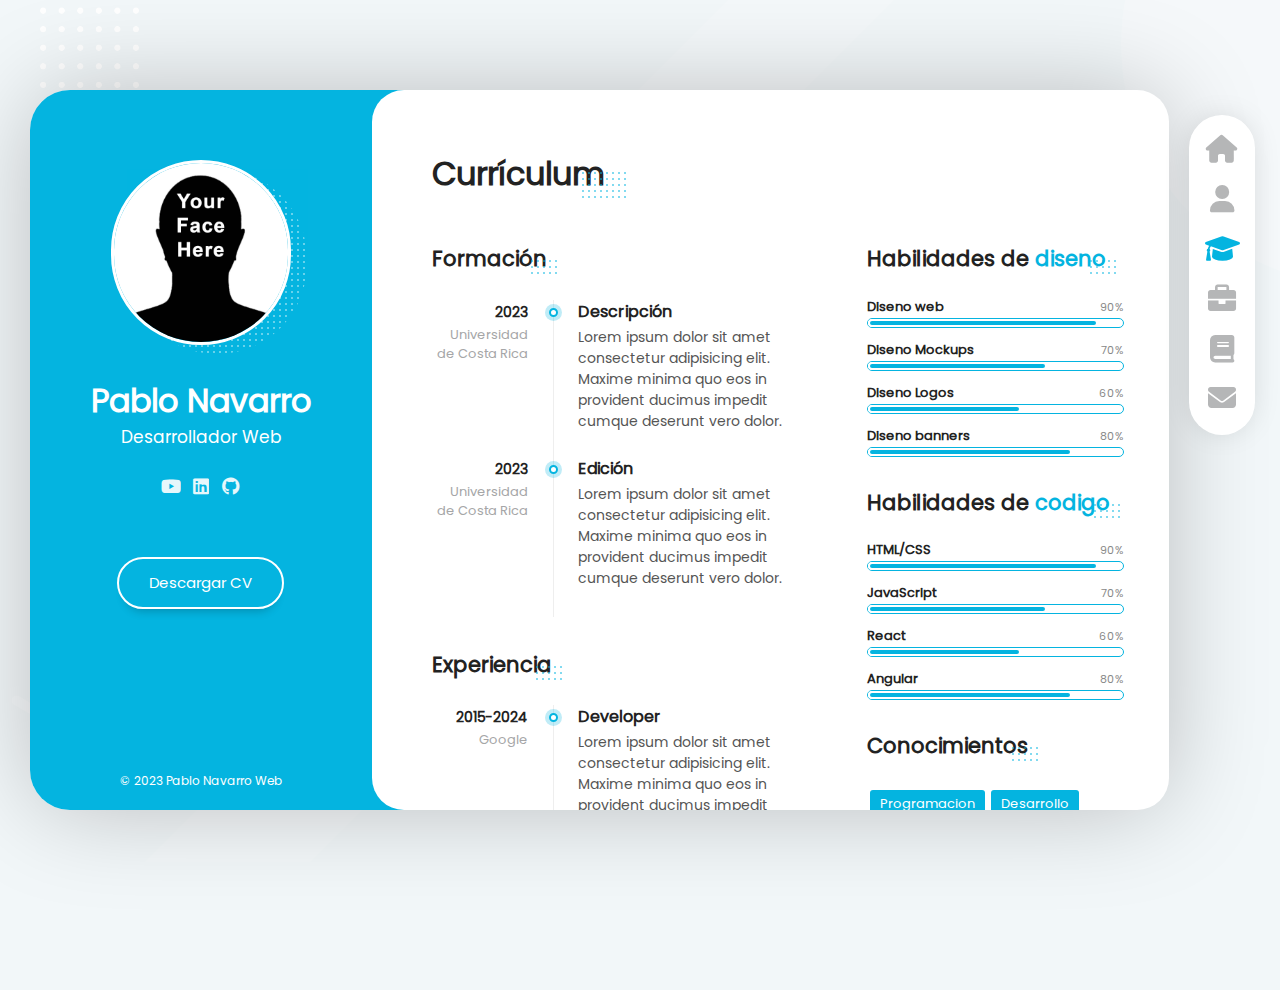
==== commit c67e8575: "correcciones" ====
--- a/curriculum.html
+++ b/curriculum.html
@@ -107,12 +107,12 @@
         <main class="layout__content">
             <section class="content__page content__resume">
                 <header class="resume__header">
-                    <h1 class="resume__title">Curriculum </h1>
+                    <h1 class="resume__title">Currículum </h1>
                 </header>
                 <div class="resume__container">
                     <section class="resume__left">
                         <header class="resume__subheader">
-                            <h2 class="resume__subtitle">Formacion</h2>
+                            <h2 class="resume__subtitle">Formación</h2>
                         </header>
 
                         <div class="resume__timelines">
@@ -124,7 +124,7 @@
                                 <div class="timeline__divider"></div>
 
                                 <div class="timeline__description">
-                                    <h3 class="timeline__title">Description</h3>
+                                    <h3 class="timeline__title">Descripción</h3>
                                     <p class="timeline__text">Lorem ipsum dolor sit amet consectetur
                                         adipisicing elit. Maxime minima quo eos in provident ducimus impedit cumque
                                         deserunt vero dolor.</p>
@@ -138,7 +138,7 @@
                                 <div class="timeline__divider"></div>
 
                                 <div class="timeline__description">
-                                    <h3 class="timeline__title">Edicion</h3>
+                                    <h3 class="timeline__title">Edición</h3>
                                     <p class="timeline__text">Lorem ipsum dolor sit amet consectetur
                                         adipisicing elit. Maxime minima quo eos in provident ducimus impedit cumque
                                         deserunt vero dolor.</p>
@@ -172,7 +172,7 @@
                                 <div class="timeline__divider"></div>
 
                                 <div class="timeline__description">
-                                    <h3 class="timeline__title">Edicion</h3>
+                                    <h3 class="timeline__title">Edición</h3>
                                     <p class="timeline__text">Lorem ipsum dolor sit amet consectetur
                                         adipisicing elit. Maxime minima quo eos in provident ducimus impedit cumque
                                         deserunt vero dolor.</p>
@@ -186,7 +186,7 @@
                                 <div class="timeline__divider"></div>
 
                                 <div class="timeline__description">
-                                    <h3 class="timeline__title">Maquetacion</h3>
+                                    <h3 class="timeline__title">Maquetación</h3>
                                     <p class="timeline__text">Lorem ipsum dolor sit amet consectetur
                                         adipisicing elit. Maxime minima quo eos in provident ducimus impedit cumque
                                         deserunt vero dolor.</p>
